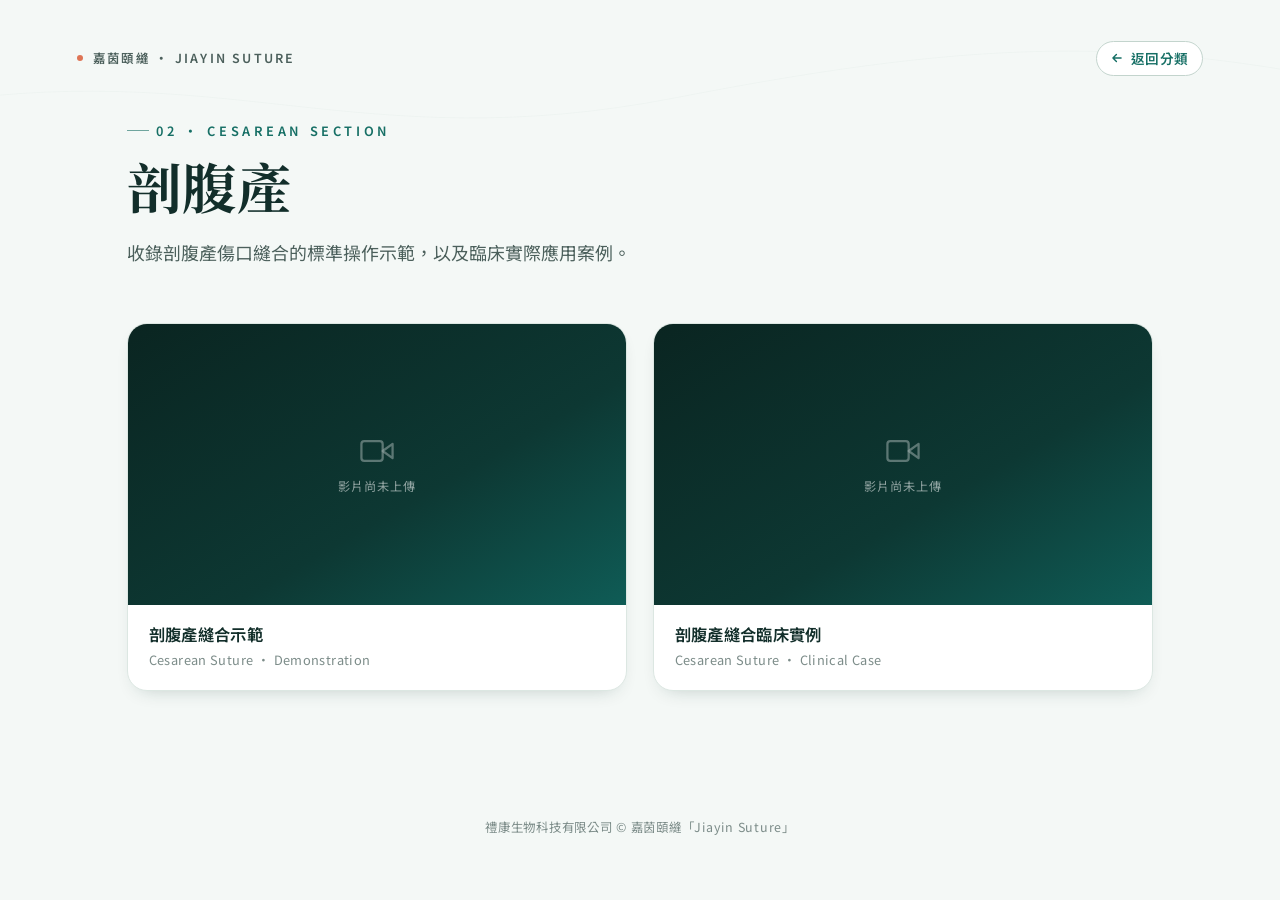
==== cesarean/index.html @ f65c4363 "初版：影音資料庫首頁與四個分類子頁面" ====
<!DOCTYPE html>
<html lang="zh-Hant">
<head>
<meta charset="UTF-8">
<meta name="viewport" content="width=device-width, initial-scale=1.0">
<title>剖腹產｜嘉茵頤縫 影音資料庫</title>
<link rel="preconnect" href="https://fonts.googleapis.com">
<link rel="preconnect" href="https://fonts.gstatic.com" crossorigin>
<link href="https://fonts.googleapis.com/css2?family=Noto+Serif+TC:wght@500;600;700;900&family=Noto+Sans+TC:wght@300;400;500;600;700&display=swap" rel="stylesheet">
<link rel="stylesheet" href="../assets/css/style.css">
</head>
<body>

<svg class="bg-topo" viewBox="0 0 1440 900" preserveAspectRatio="xMidYMid slice" xmlns="http://www.w3.org/2000/svg">
  <g stroke="#0F5C56" stroke-opacity="0.06" fill="none" stroke-width="1">
    <path d="M-100,120 C 250,60 400,180 760,110 S 1300,40 1600,110"/>
  </g>
</svg>

<header class="site-header">
  <div class="brandmark"><span class="dot"></span> 嘉茵頤縫 · JIAYIN SUTURE</div>
  <a class="back-link" href="../"><svg viewBox="0 0 24 24" fill="none" stroke="currentColor" stroke-width="2.4" stroke-linecap="round" stroke-linejoin="round"><path d="M19 12H5M11 6l-6 6 6 6"/></svg> 返回分類</a>
</header>

<section class="hero">
  <div class="eyebrow">02 · Cesarean Section</div>
  <h1>剖腹產</h1>
  <p class="lead">收錄剖腹產傷口縫合的標準操作示範，以及臨床實際應用案例。</p>
</section>

<main class="content">
  <div class="group">
    <div class="media-grid">
      <div class="media-card">
        <div class="media-frame placeholder">
          <svg viewBox="0 0 24 24" fill="none" stroke="currentColor" stroke-width="1.6" stroke-linecap="round" stroke-linejoin="round"><path d="M23 7l-7 5 7 5V7Z"/><rect x="1" y="5" width="15" height="14" rx="2"/></svg>
          <span>影片尚未上傳</span>
        </div>
        <div class="media-body">
          <h3>剖腹產縫合示範</h3>
          <div class="cap">Cesarean Suture · Demonstration</div>
        </div>
      </div>
      <div class="media-card">
        <div class="media-frame placeholder">
          <svg viewBox="0 0 24 24" fill="none" stroke="currentColor" stroke-width="1.6" stroke-linecap="round" stroke-linejoin="round"><path d="M23 7l-7 5 7 5V7Z"/><rect x="1" y="5" width="15" height="14" rx="2"/></svg>
          <span>影片尚未上傳</span>
        </div>
        <div class="media-body">
          <h3>剖腹產縫合臨床實例</h3>
          <div class="cap">Cesarean Suture · Clinical Case</div>
        </div>
      </div>
    </div>
  </div>
</main>

<footer class="site-footer">禮康生物科技有限公司 © 嘉茵頤縫「Jiayin Suture」</footer>

</body>
</html>
---- assets/css/style.css ----
:root{
  --ink:#122E2A;
  --ink-soft:#4C605C;
  --ink-faint:#7C8C89;
  --paper:#F4F8F6;
  --paper-card:#FFFFFF;
  --teal-950:#0A2521;
  --teal-900:#0D3833;
  --teal-800:#0F5C56;
  --teal-700:#166F65;
  --teal-500:#1F9484;
  --mint-200:#D8ECE5;
  --mint-100:#E9F4EF;
  --coral:#DE7455;
  --coral-dark:#C05E42;
  --line:#DCE7E2;
  --line-strong:#C3D4CD;
  --shadow: 0 20px 50px -25px rgba(15,54,49,.35);
  --shadow-sm: 0 8px 20px -12px rgba(15,54,49,.3);
  --serif: 'Noto Serif TC', serif;
  --sans: 'Noto Sans TC', sans-serif;
}

*{ box-sizing:border-box; margin:0; padding:0; }
html{ scroll-behavior:smooth; }
body{
  font-family: var(--sans);
  color: var(--ink);
  background: var(--paper);
  -webkit-font-smoothing: antialiased;
  min-height:100vh;
}
::selection{ background: var(--coral); color:#fff; }
h1,h2,h3{ font-family: var(--serif); font-weight:700; letter-spacing:.02em; }
a{ color:inherit; text-decoration:none; }
img{ max-width:100%; display:block; }

/* ---------- topo texture (reused motif) ---------- */
.bg-topo{ position:fixed; inset:0; z-index:0; pointer-events:none; opacity:.5; }

/* ---------- header ---------- */
.site-header{
  position:relative; z-index:5;
  padding: 4.5vh 6vw 2vh;
  display:flex; align-items:center; justify-content:space-between; gap:1em; flex-wrap:wrap;
}
.brandmark{
  display:flex; align-items:center; gap:10px; font-size:.78rem; letter-spacing:.18em; color:var(--ink-soft);
  text-transform:uppercase; font-weight:600;
}
.brandmark span.dot{ width:6px;height:6px;border-radius:50%; background:var(--coral); display:inline-block; }
.back-link{
  display:inline-flex; align-items:center; gap:.5em; font-size:.85rem; font-weight:600;
  color:var(--teal-700); letter-spacing:.03em; padding:.5em 1em; border-radius:20px;
  border:1px solid var(--line-strong); background:var(--paper-card); transition:.2s;
}
.back-link:hover{ background:var(--mint-100); border-color:var(--teal-500); }
.back-link svg{ width:14px; height:14px; }

/* ---------- hero ---------- */
.hero{ position:relative; z-index:2; padding: 2vh 6vw 5vh; max-width:1180px; margin:0 auto; }
.eyebrow{
  display:inline-flex; align-items:center; gap:.6em;
  font-size:.8rem; font-weight:600; letter-spacing:.28em;
  color: var(--teal-700); text-transform:uppercase;
  margin-bottom: 1em;
}
.eyebrow::before{ content:""; width:22px; height:1px; background:currentColor; opacity:.6; }
.hero h1{ font-size:clamp(2rem,4.6vw,3.4rem); line-height:1.2; max-width:18ch; color:var(--ink); }
.hero p.lead{ margin-top:1em; font-size:clamp(1.02rem,1.4vw,1.2rem); line-height:1.85; color:var(--ink-soft); max-width:62ch; }

/* ---------- category grid (home) ---------- */
.cat-grid{
  position:relative; z-index:2;
  max-width:1180px; margin: 0 auto; padding: 2vh 6vw 10vh;
  display:grid; grid-template-columns: repeat(2,1fr); gap:1.6em;
}
@media (max-width:760px){ .cat-grid{ grid-template-columns:1fr; } }

.cat-card{
  position:relative; overflow:hidden;
  background: var(--paper-card); border:1px solid var(--line); border-radius:24px;
  padding: 2.2em 2.1em; box-shadow: var(--shadow-sm);
  display:flex; flex-direction:column; gap:1.4em; min-height:230px;
  transition: transform .28s ease, box-shadow .28s ease, border-color .28s ease;
}
.cat-card:hover{ transform:translateY(-4px); box-shadow:var(--shadow); border-color:var(--teal-500); }
.cat-card .icon{
  width:52px; height:52px; border-radius:14px; background:var(--mint-100);
  display:flex; align-items:center; justify-content:center; color:var(--teal-800);
}
.cat-card .icon svg{ width:26px; height:26px; }
.cat-card h2{ font-size:1.5rem; color:var(--ink); }
.cat-card .meta{ font-size:.84rem; color:var(--ink-faint); letter-spacing:.04em; }
.cat-card .cta{
  margin-top:auto; display:inline-flex; align-items:center; gap:.5em;
  font-size:.85rem; font-weight:600; color:var(--teal-700);
}
.cat-card .cta svg{ width:15px; height:15px; transition:transform .25s ease; }
.cat-card:hover .cta svg{ transform:translateX(4px); }
.cat-card .num{
  position:absolute; right:1.4em; top:1.2em; font-family:var(--serif); font-weight:700;
  font-size:2.6rem; color:var(--mint-200); -webkit-text-stroke:1.2px var(--teal-700); color:transparent;
}

/* ---------- content sections (subpages) ---------- */
.content{ position:relative; z-index:2; max-width:1180px; margin:0 auto; padding: 1vh 6vw 10vh; }
.group{ margin-top: 3.2em; }
.group:first-child{ margin-top:0; }
.group-head{ display:flex; align-items:baseline; gap:.9em; margin-bottom:1.4em; }
.group-head .tag{
  font-family:var(--serif); font-weight:700; font-size:.95rem; color:#fff; background:var(--teal-800);
  width:30px; height:30px; border-radius:50%; display:flex; align-items:center; justify-content:center; flex:none;
}
.group-head h2{ font-size:1.35rem; color:var(--ink); }

.media-grid{ display:grid; grid-template-columns:repeat(2,1fr); gap:1.6em; }
@media (max-width:760px){ .media-grid{ grid-template-columns:1fr; } }

.media-card{
  background:var(--paper-card); border:1px solid var(--line); border-radius:20px; overflow:hidden;
  box-shadow:var(--shadow-sm); display:flex; flex-direction:column;
}
.media-frame{ position:relative; aspect-ratio:16/9; background:#0c1f1c; overflow:hidden; }
.media-frame.portrait{ aspect-ratio:9/12; }
.media-frame video, .media-frame img{ width:100%; height:100%; object-fit:cover; display:block; }
.media-frame .img-tag{
  position:absolute; left:.9em; top:.9em; font-size:.7rem; letter-spacing:.08em; text-transform:uppercase;
  background:rgba(10,37,33,.72); color:#fff; padding:.3em .7em; border-radius:20px;
}
.media-body{ padding:1.1em 1.3em 1.3em; }
.media-body h3{ font-size:1.02rem; color:var(--ink); font-weight:600; font-family:var(--sans); }
.media-body .cap{ margin-top:.3em; font-size:.8rem; color:var(--ink-faint); letter-spacing:.03em; }

/* ---------- placeholder (awaiting upload) ---------- */
.media-frame.placeholder{
  display:flex; align-items:center; justify-content:center; flex-direction:column; gap:.6em;
  background: linear-gradient(150deg,var(--teal-950),var(--teal-900) 60%, var(--teal-800));
  color: rgba(255,255,255,.55);
}
.media-frame.placeholder svg{ width:34px; height:34px; opacity:.6; }
.media-frame.placeholder span{ font-size:.76rem; letter-spacing:.08em; color:rgba(255,255,255,.55); }

/* ---------- footer ---------- */
.site-footer{
  position:relative; z-index:2; text-align:center; padding: 3em 6vw 4em;
  font-size:.78rem; letter-spacing:.06em; color:var(--ink-faint);
}

@media (max-width:600px){
  .site-header{ padding: 4vh 6vw 1.5vh; }
}
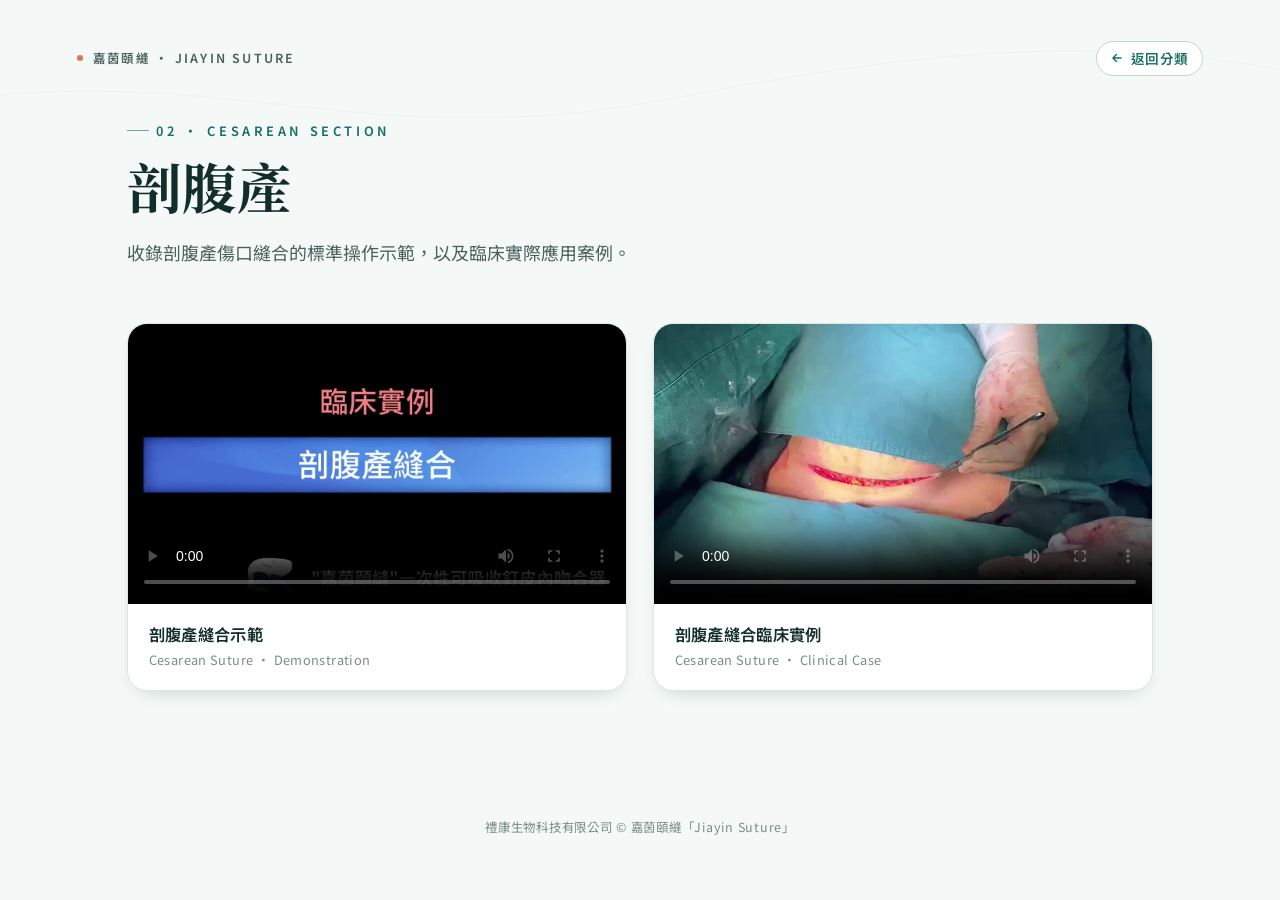
==== commit b9c0a29e: "新增剖腹產兩支影片" ====
--- a/cesarean/index.html
+++ b/cesarean/index.html
@@ -32,9 +32,10 @@
   <div class="group">
     <div class="media-grid">
       <div class="media-card">
-        <div class="media-frame placeholder">
-          <svg viewBox="0 0 24 24" fill="none" stroke="currentColor" stroke-width="1.6" stroke-linecap="round" stroke-linejoin="round"><path d="M23 7l-7 5 7 5V7Z"/><rect x="1" y="5" width="15" height="14" rx="2"/></svg>
-          <span>影片尚未上傳</span>
+        <div class="media-frame">
+          <video controls preload="metadata" poster="../assets/img/posters/cesarean-demo.jpg" playsinline>
+            <source src="../assets/video/cesarean-demo.mp4" type="video/mp4">
+          </video>
         </div>
         <div class="media-body">
           <h3>剖腹產縫合示範</h3>
@@ -42,9 +43,10 @@
         </div>
       </div>
       <div class="media-card">
-        <div class="media-frame placeholder">
-          <svg viewBox="0 0 24 24" fill="none" stroke="currentColor" stroke-width="1.6" stroke-linecap="round" stroke-linejoin="round"><path d="M23 7l-7 5 7 5V7Z"/><rect x="1" y="5" width="15" height="14" rx="2"/></svg>
-          <span>影片尚未上傳</span>
+        <div class="media-frame">
+          <video controls preload="metadata" poster="../assets/img/posters/cesarean-clinical.jpg" playsinline>
+            <source src="../assets/video/cesarean-clinical.mp4" type="video/mp4">
+          </video>
         </div>
         <div class="media-body">
           <h3>剖腹產縫合臨床實例</h3>
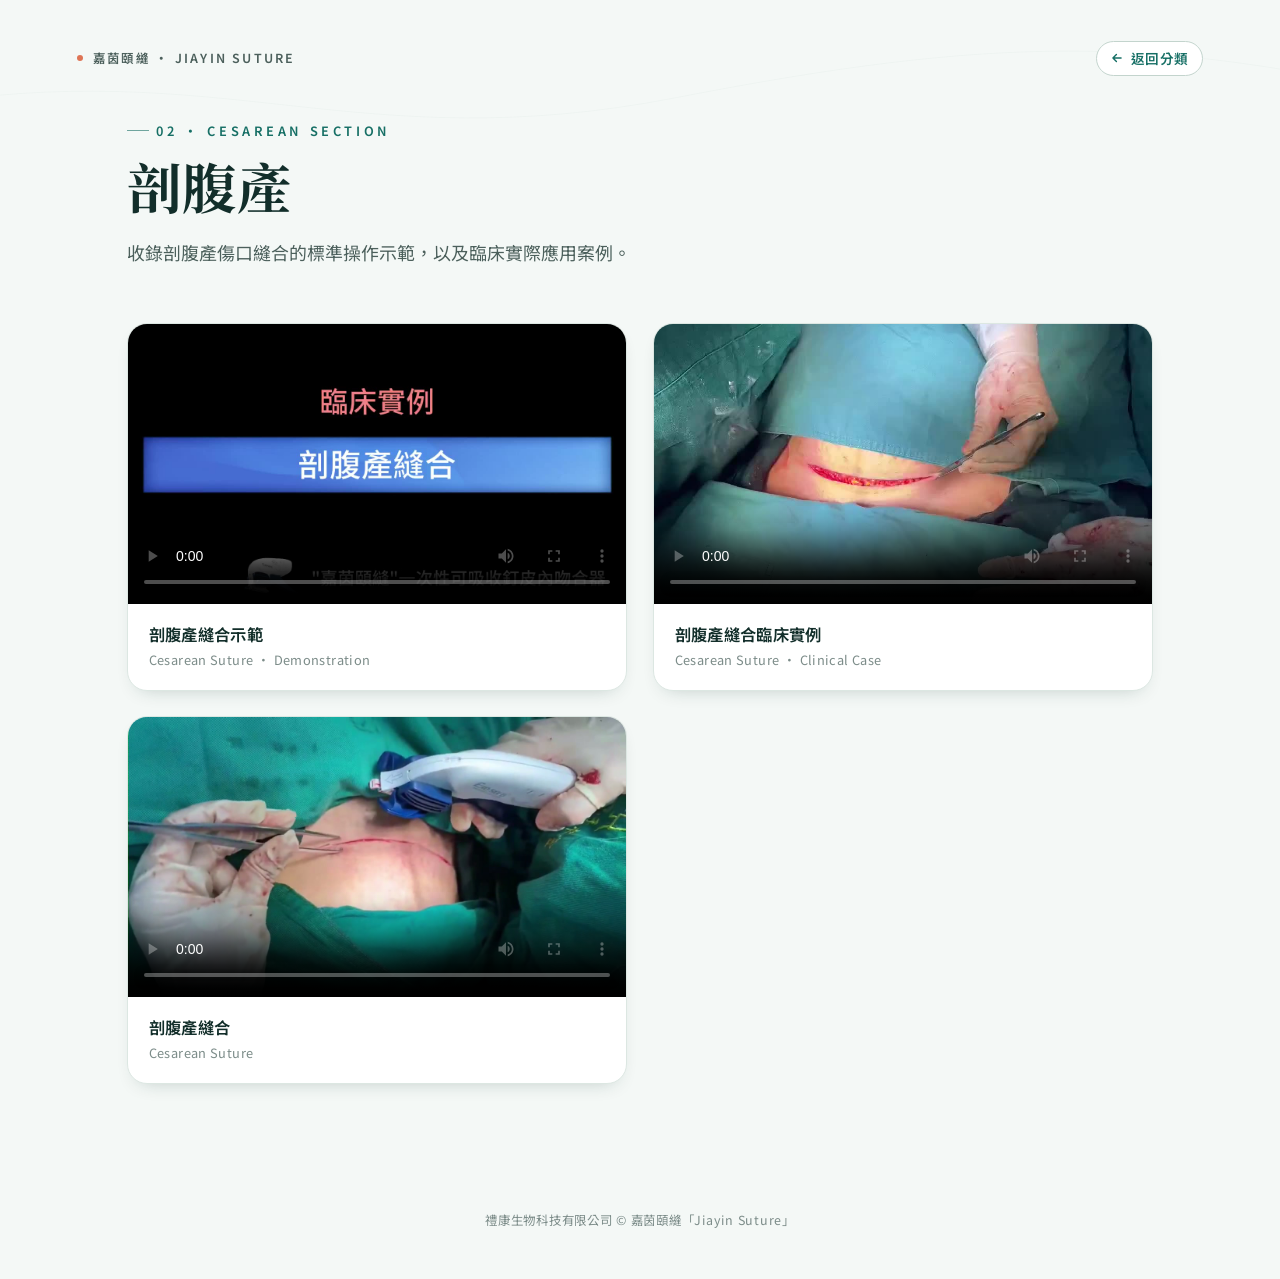
==== commit f5d5c127: "Add cesarean suture video" ====
--- a/cesarean/index.html
+++ b/cesarean/index.html
@@ -53,6 +53,17 @@
           <div class="cap">Cesarean Suture · Clinical Case</div>
         </div>
       </div>
+      <div class="media-card">
+        <div class="media-frame">
+          <video controls preload="metadata" poster="../assets/img/posters/cesarean-suture.jpg" playsinline>
+            <source src="../assets/video/cesarean-suture.mp4" type="video/mp4">
+          </video>
+        </div>
+        <div class="media-body">
+          <h3>剖腹產縫合</h3>
+          <div class="cap">Cesarean Suture</div>
+        </div>
+      </div>
     </div>
   </div>
 </main>
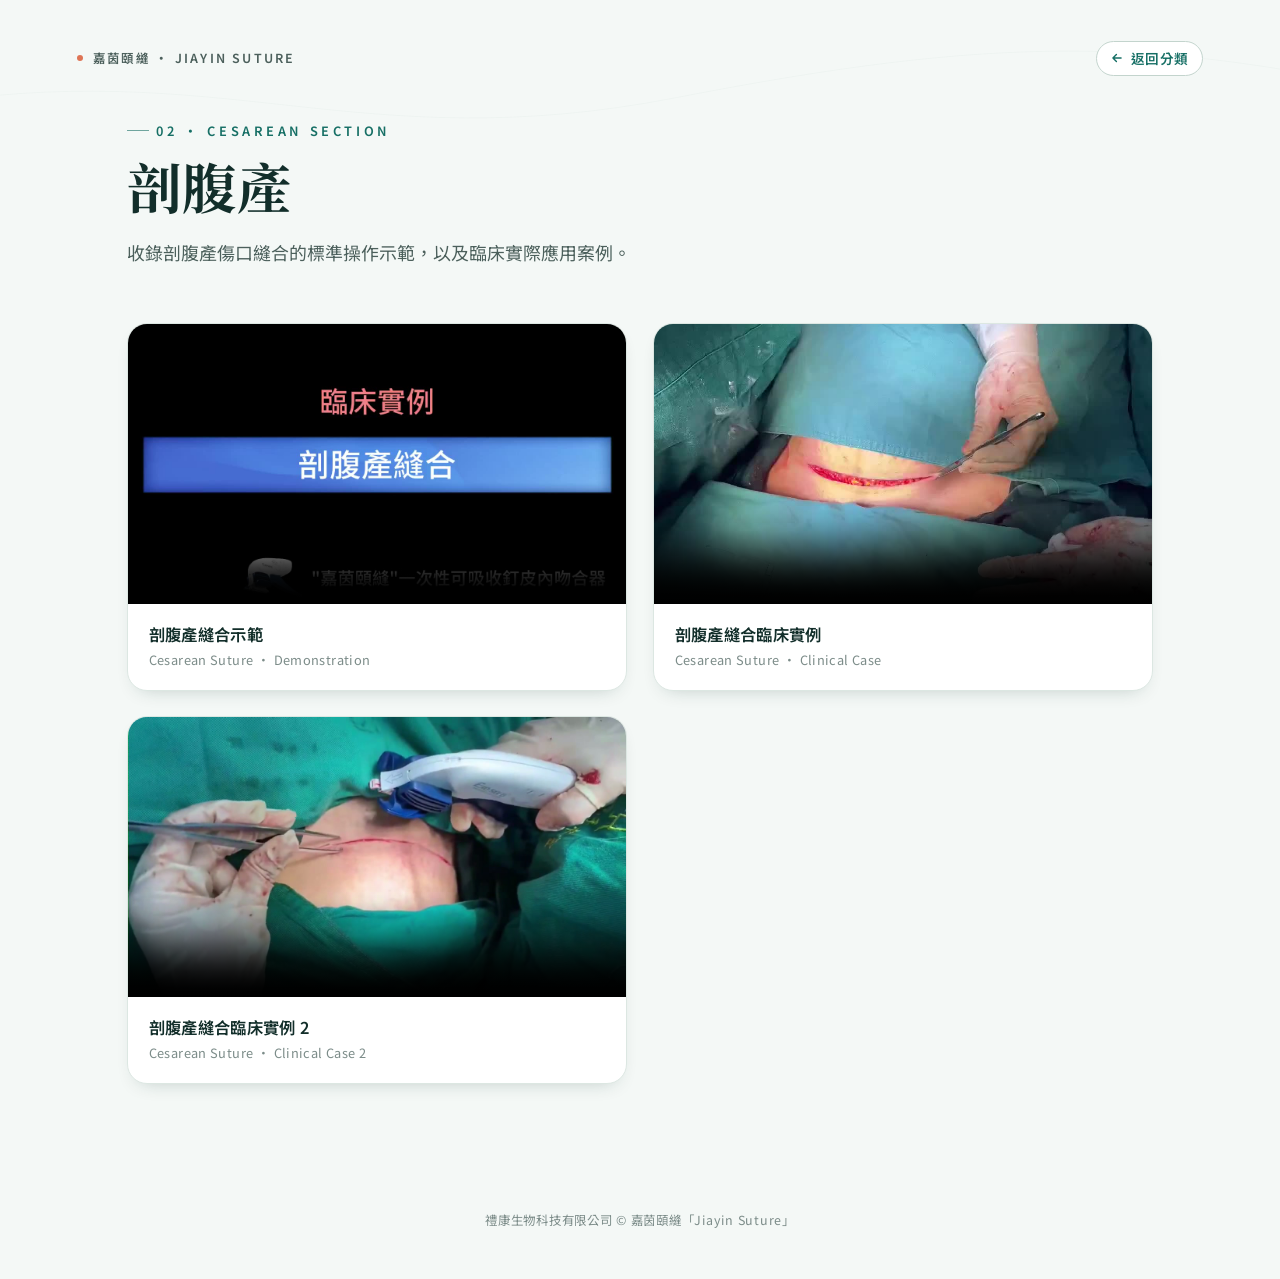
==== commit d4b91519: "Rename cesarean video card to clinical case 2" ====
--- a/cesarean/index.html
+++ b/cesarean/index.html
@@ -60,8 +60,8 @@
           </video>
         </div>
         <div class="media-body">
-          <h3>剖腹產縫合</h3>
-          <div class="cap">Cesarean Suture</div>
+          <h3>剖腹產縫合臨床實例 2</h3>
+          <div class="cap">Cesarean Suture · Clinical Case 2</div>
         </div>
       </div>
     </div>
